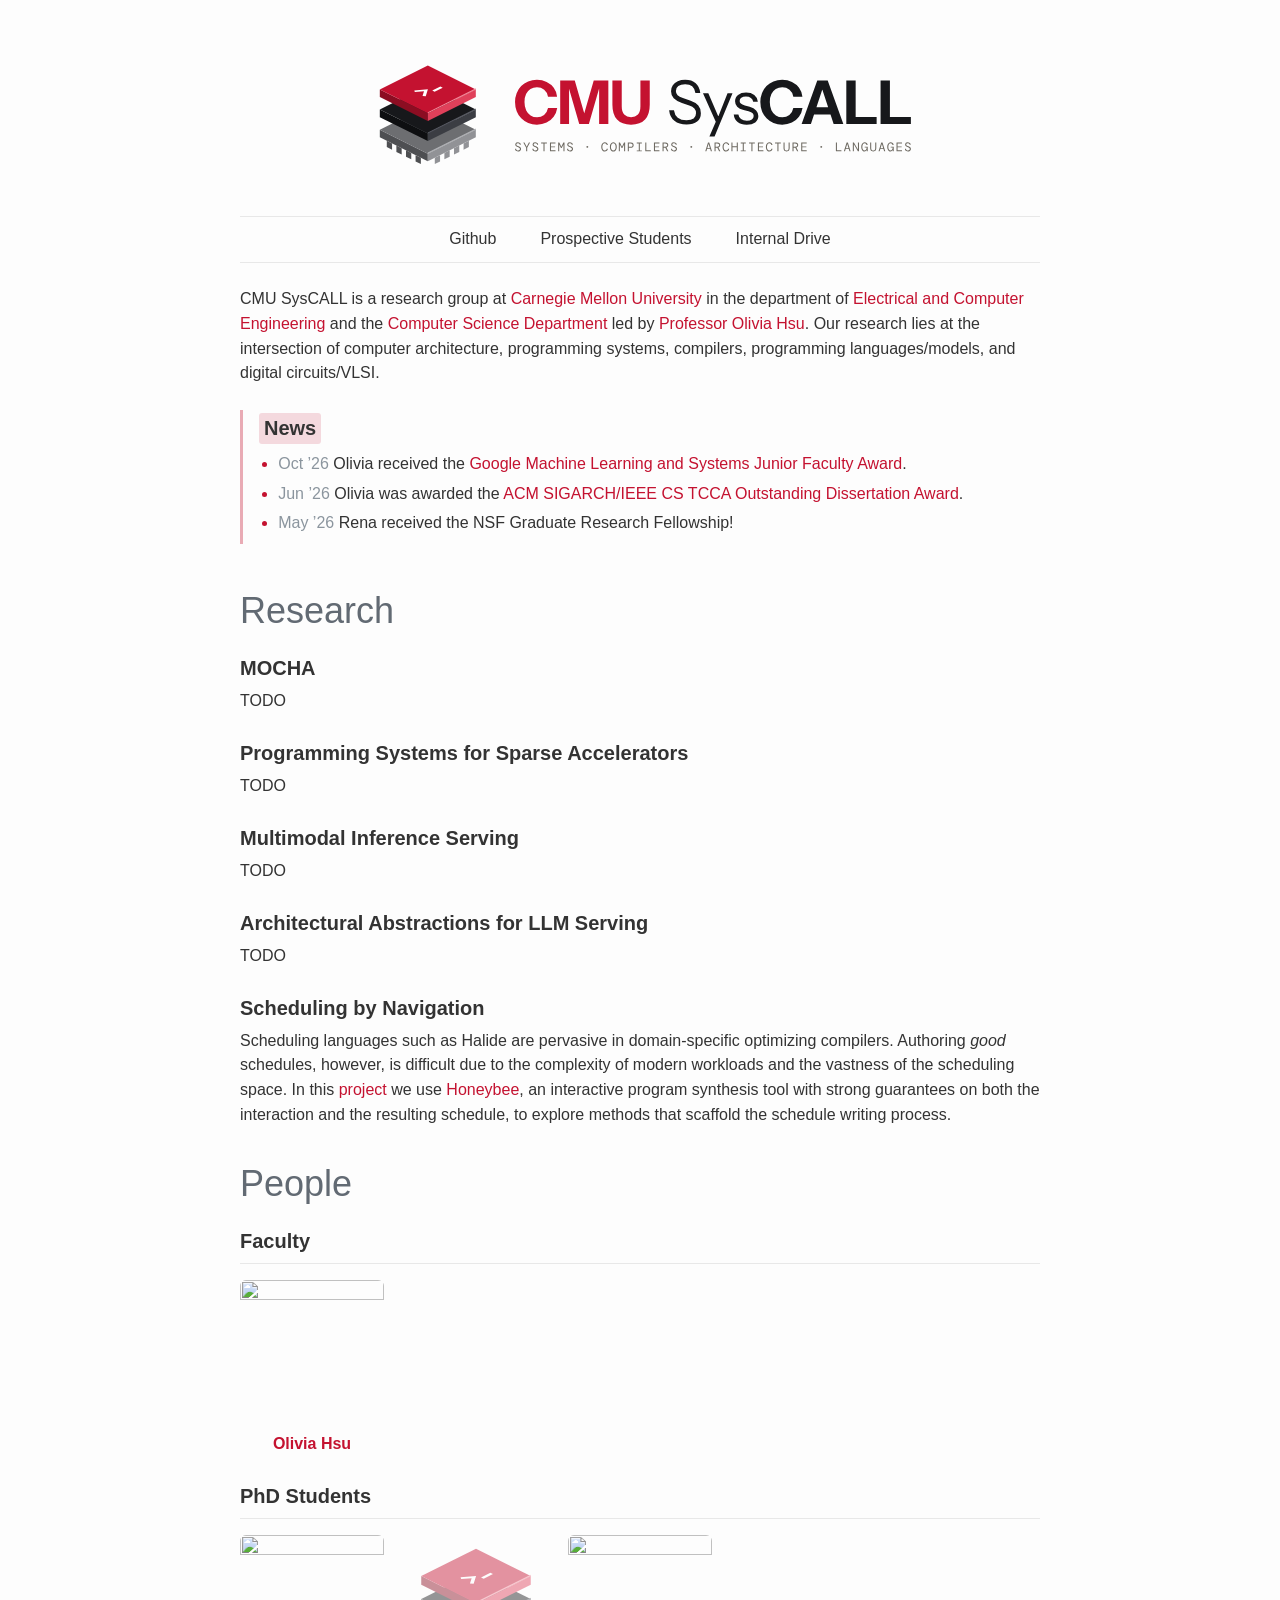
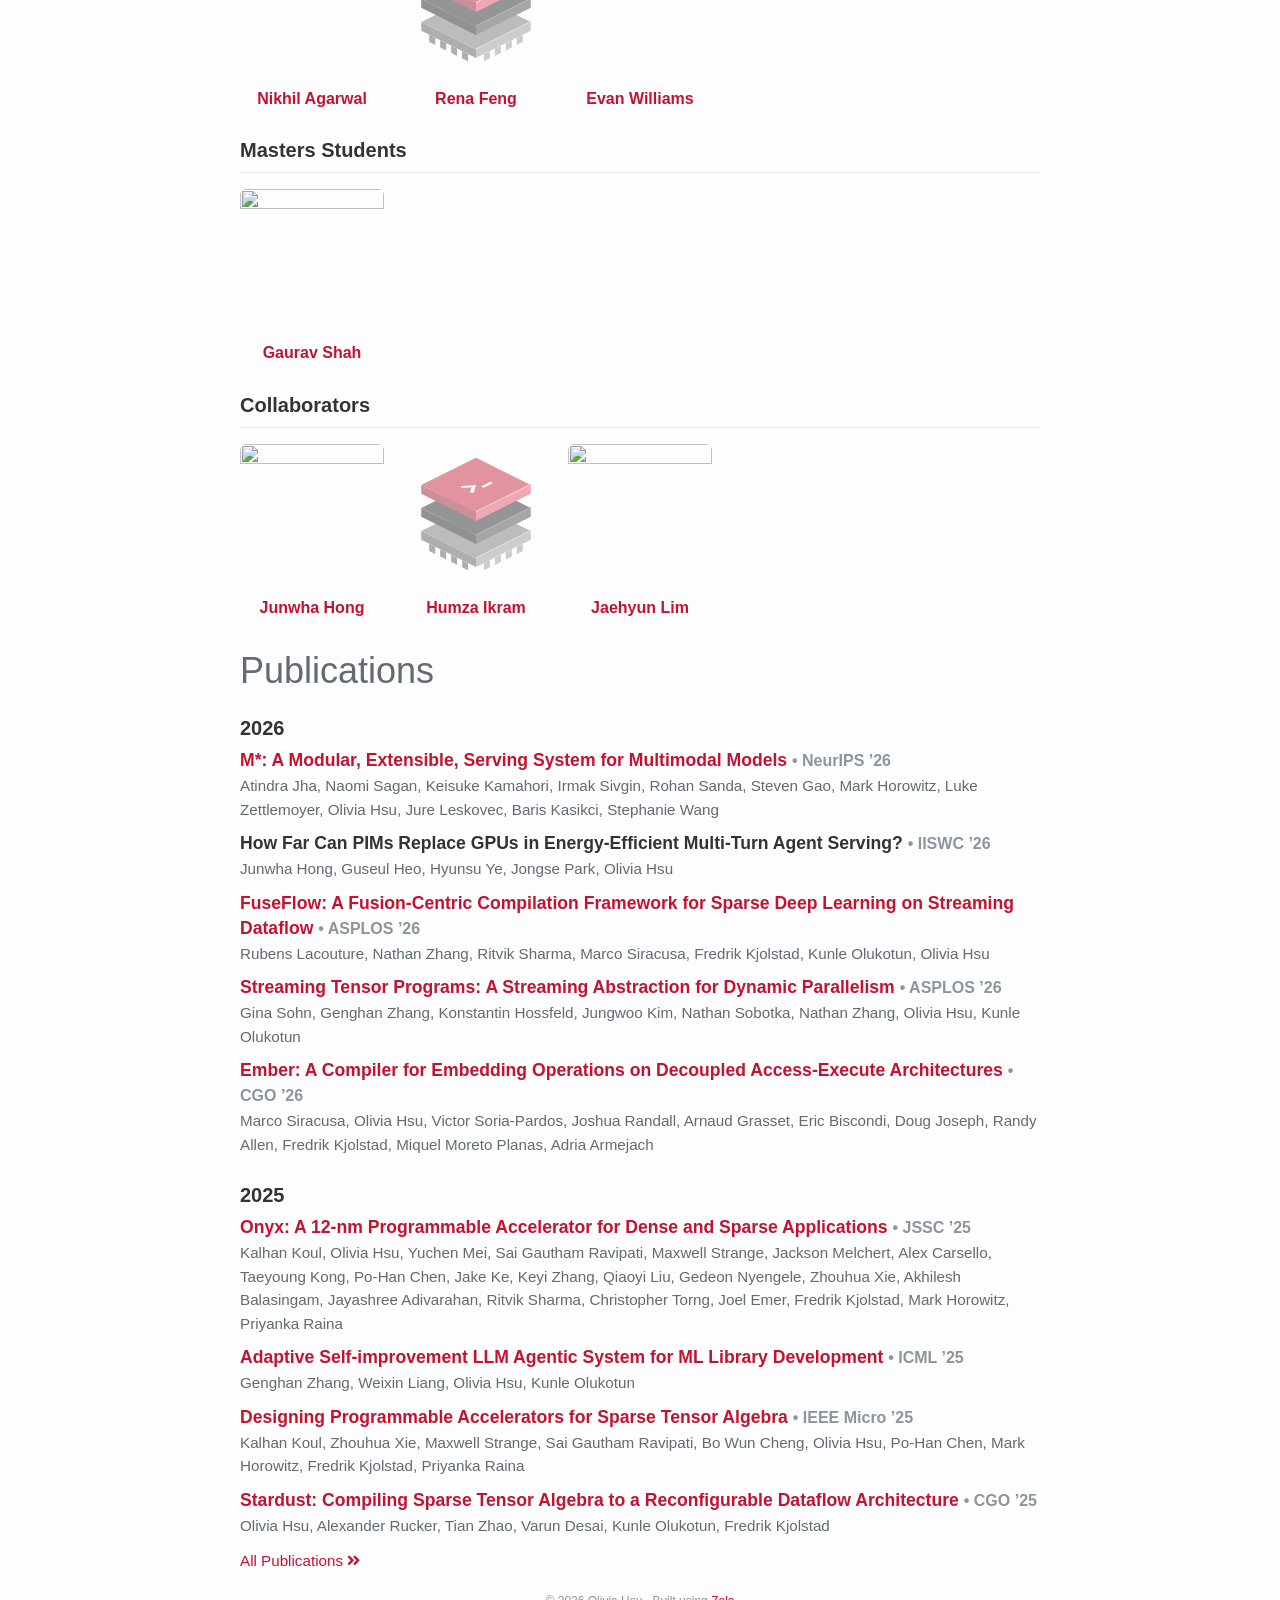
==== about/index.html @ e28ba780 "deploy: a2fa58f79dfbdfc89cda71c8ea046eaee3e917a1" ====
<!DOCTYPE html>
<html lang="en">

<head>
  <meta charset="utf-8">
  <meta name="author" content="Olivia Hsu">
  <meta name="viewport" content="width=device-width, initial-scale=1.0">
  
  <meta name="robots" content="noindex,nofollow">
  
  <title>CMU SysCALL</title>
  

  <link rel="icon" href="/favicon.ico" sizes="32x32">
  <link rel="icon" href="/syscall-mark.svg" type="image/svg+xml">
  <link rel="apple-touch-icon" href="/apple-touch-icon.png">

  <link rel="stylesheet" href=https://cmu-syscall.github.io/default.css>
  <link rel="stylesheet" href="https://pro.fontawesome.com/releases/v5.10.0/css/all.css" integrity="sha384-AYmEC3Yw5cVb3ZcuHtOA93w35dYTsvhLPVnYs9eStHfGJvOvKxVfELGroGkvsg+p" crossorigin="anonymous"/>
  <link rel="stylesheet" href="https://cdnjs.cloudflare.com/ajax/libs/academicons/1.9.1/css/academicons.min.css" integrity="sha512-b1ASx0WHgVFL5ZQhTgiPWX+68KjS38Jk87jg7pe+qC7q9YkEtFq0z7xCglv7qGIs/68d3mAp+StfC8WKC5SSAg==" crossorigin="anonymous"/>

</head>

<body>
<div class="nav">
<!-- Hero -->
<div class="hero">
  <a href="/">
    <img src="/syscall-banner.svg" alt="CMU SysCALL — Systems, Compilers, Architecture, and Languages Lab">
  </a>
</div>

<!-- Lab links as tabs -->
<nav class="topnav">
  <a href="https://github.com/cmu-syscall" target="_blank">Github</a>
  
  
  <a href="https://cmu-syscall.github.io/lab/prospective/">Prospective Students</a>
  
  <a href="https://drive.google.com/drive/folders/0ALONN7BO4G8TUk9PVA" target="_blank">Internal Drive</a>
</nav>
</div>

<div class="container">
  
<div class="main-section">
  <!-- About  -->
  <div class="about">
    
    <p>CMU SysCALL is a research group at <a rel="external" href="https://www.cmu.edu/">Carnegie Mellon University</a> in the department of <a rel="external" href="https://www.ece.cmu.edu/">Electrical and Computer Engineering</a> and the <a rel="external" href="https://csd.cmu.edu/">Computer Science Department</a> led by <a rel="external" href="https://www.ece.cmu.edu/directory/bios/Olivia-Hsu.html">Professor Olivia Hsu</a>. Our research lies at the intersection of computer architecture, programming systems, compilers, programming languages/models, and digital circuits/VLSI.</p>

  </div>

  <!-- Latest news callout -->
  
  
  <div class="news-box">
    <a class="news-label" href="/news">News</a>
    <ul>
      
      <li>
        <span class="date">Oct ’26</span>
        <p>Olivia received the <a rel="external" href="https://www.ece.cmu.edu/news-and-events/story/2026/10/hsu-google-award.html">Google Machine Learning and Systems Junior Faculty Award</a>.</p>

      </li>
      
      <li>
        <span class="date">Jun ’26</span>
        <p>Olivia was awarded the <a rel="external" href="https://www.sigarch.org/benefit/awards/acm-sigarch-ieee-cs-tcca-outstanding-dissertation-award/">ACM SIGARCH/IEEE CS TCCA Outstanding Dissertation Award</a>.</p>

      </li>
      
      <li>
        <span class="date">May ’26</span>
        <p>Rena received the NSF Graduate Research Fellowship!</p>

      </li>
      
    </ul>
  </div>

  <!-- Research -->
  <div class="research">
    
    <h2 id="research">Research</h2>
<h3 id="mocha">MOCHA</h3>
<p>TODO</p>
<h3 id="programming-systems-for-sparse-accelerators">Programming Systems for Sparse Accelerators</h3>
<p>TODO</p>
<h3 id="multimodal-inference-serving">Multimodal Inference Serving</h3>
<p>TODO</p>
<h3 id="architectural-abstractions-for-llm-serving">Architectural Abstractions for LLM Serving</h3>
<p>TODO</p>
<h3 id="scheduling-by-navigation">Scheduling by Navigation</h3>
<p>Scheduling languages such as Halide are pervasive in domain-specific optimizing compilers. Authoring <em>good</em> schedules, however, is difficult due to the complexity of modern workloads and the vastness of the scheduling space. In this <a rel="external" href="https://capra.cs.cornell.edu/latte26/paper/latte26-final6.pdf">project</a> we use <a rel="external" href="https://honeybee-lang.org/">Honeybee</a>, an interactive program synthesis tool with strong guarantees on both the interaction and the resulting schedule, to explore methods that scaffold the schedule writing process.</p>

  </div>

  <h2>People</h2>
  
  
  

<h3 class="group-heading">Faculty</h3>
<div class="people">
  
  
<div class="person">
  
  <img src="img/olivia.png"/>
  

  <div class="name">
    <b>
    
    <a href="https://weiya711.github.io/">Olivia Hsu</a>
    
    </b>
  </div>
</div>

  
</div>


  

<h3 class="group-heading">PhD Students</h3>
<div class="people">
  
  
<div class="person">
  
  <img src="img/nikhil.png"/>
  

  <div class="name">
    <b>
    
    <a href="https://www.linkedin.com/in/nikhilagarwal1509">Nikhil Agarwal</a>
    
    </b>
  </div>
</div>

  
  
<div class="person">
  
  <img class="dummy" src="/syscall-mark.svg"/>
  

  <div class="name">
    <b>
    
    <a href="https://renapfeng.github.io/">Rena Feng</a>
    
    </b>
  </div>
</div>

  
  
<div class="person">
  
  <img src="img/evanwilliams.jpg"/>
  

  <div class="name">
    <b>
    
    <a href="https://evanwilliams.pl">Evan Williams</a>
    
    </b>
  </div>
</div>

  
</div>


  

<h3 class="group-heading">Masters Students</h3>
<div class="people">
  
  
<div class="person">
  
  <img src="img/gaurav.jpg"/>
  

  <div class="name">
    <b>
    
    <a href="https://gaurav-shah05.github.io/">Gaurav Shah</a>
    
    </b>
  </div>
</div>

  
</div>


  


  

<h3 class="group-heading">Collaborators</h3>
<div class="people">
  
  
<div class="person">
  
  <img src="img/junwha.jpg"/>
  

  <div class="name">
    <b>
    
    <a href="https://junwha.github.io/">Junwha Hong</a>
    
    </b>
  </div>
</div>

  
  
<div class="person">
  
  <img class="dummy" src="/syscall-mark.svg"/>
  

  <div class="name">
    <b>
    
    <a href="https://www.linkedin.com/in/humza-ikram-83966720b/">Humza Ikram</a>
    
    </b>
  </div>
</div>

  
  
<div class="person">
  
  <img src="img/jaehyun.jpeg"/>
  

  <div class="name">
    <b>
    
    <a href="https://www.limjaehyun.com/">Jaehyun Lim</a>
    
    </b>
  </div>
</div>

  
</div>



  <h2 id="publications"><a href="/publication">Publications</a></h2>
  

  <!-- Conference publications from the last two years, grouped by year -->
  
  
  

<h3 class="pub-year">2026</h3>


<div class="publication">
  <span class="title">
    
    <a href=https://arxiv.org/abs/2606.12688>
      
      M*: A Modular, Extensible, Serving System for Multimodal Models
      
    </a>
    
  </span>
  <span class="venue">
    &bull;
    NeurIPS&nbsp;’26
    
  </span>
  <div class="authors">
    
    Atindra Jha, 
    
    Naomi Sagan, 
    
    Keisuke Kamahori, 
    
    Irmak Sivgin, 
    
    Rohan Sanda, 
    
    Steven Gao, 
    
    Mark Horowitz, 
    
    Luke Zettlemoyer, 
    
    Olivia Hsu, 
    
    Jure Leskovec, 
    
    Baris Kasikci, 
    
    Stephanie Wang
    
  </div>
  <!-- Award -->
  
</div>



<div class="publication">
  <span class="title">
    
      How Far Can PIMs Replace GPUs in Energy-Efficient Multi-Turn Agent Serving?
      
  </span>
  <span class="venue">
    &bull;
    IISWC&nbsp;’26
    
  </span>
  <div class="authors">
    
    Junwha Hong, 
    
    Guseul Heo, 
    
    Hyunsu Ye, 
    
    Jongse Park, 
    
    Olivia Hsu
    
  </div>
  <!-- Award -->
  
</div>



<div class="publication">
  <span class="title">
    
    <a href=https://doi.org/10.1145/3779212.3790165>
      
      FuseFlow: A Fusion-Centric Compilation Framework for Sparse Deep Learning on Streaming Dataflow
      
    </a>
    
  </span>
  <span class="venue">
    &bull;
    ASPLOS&nbsp;’26
    
  </span>
  <div class="authors">
    
    Rubens Lacouture, 
    
    Nathan Zhang, 
    
    Ritvik Sharma, 
    
    Marco Siracusa, 
    
    Fredrik Kjolstad, 
    
    Kunle Olukotun, 
    
    Olivia Hsu
    
  </div>
  <!-- Award -->
  
</div>



<div class="publication">
  <span class="title">
    
    <a href=https://doi.org/10.1145/3779212.3790229>
      
      Streaming Tensor Programs: A Streaming Abstraction for Dynamic Parallelism
      
    </a>
    
  </span>
  <span class="venue">
    &bull;
    ASPLOS&nbsp;’26
    
  </span>
  <div class="authors">
    
    Gina Sohn, 
    
    Genghan Zhang, 
    
    Konstantin Hossfeld, 
    
    Jungwoo Kim, 
    
    Nathan Sobotka, 
    
    Nathan Zhang, 
    
    Olivia Hsu, 
    
    Kunle Olukotun
    
  </div>
  <!-- Award -->
  
</div>



<div class="publication">
  <span class="title">
    
    <a href=https://doi.org/10.1109/cgo68049.2026.11395192>
      
      Ember: A Compiler for Embedding Operations on Decoupled Access-Execute Architectures
      
    </a>
    
  </span>
  <span class="venue">
    &bull;
    CGO&nbsp;’26
    
  </span>
  <div class="authors">
    
    Marco Siracusa, 
    
    Olivia Hsu, 
    
    Victor Soria-Pardos, 
    
    Joshua Randall, 
    
    Arnaud Grasset, 
    
    Eric Biscondi, 
    
    Doug Joseph, 
    
    Randy Allen, 
    
    Fredrik Kjolstad, 
    
    Miquel Moreto Planas, 
    
    Adria Armejach
    
  </div>
  <!-- Award -->
  
</div>



<h3 class="pub-year">2025</h3>


<div class="publication">
  <span class="title">
    
    <a href=https://doi.org/10.1109/jssc.2025.3604724>
      
      Onyx: A 12-nm Programmable Accelerator for Dense and Sparse Applications
      
    </a>
    
  </span>
  <span class="venue">
    &bull;
    JSSC&nbsp;’25
    
  </span>
  <div class="authors">
    
    Kalhan Koul, 
    
    Olivia Hsu, 
    
    Yuchen Mei, 
    
    Sai Gautham Ravipati, 
    
    Maxwell Strange, 
    
    Jackson Melchert, 
    
    Alex Carsello, 
    
    Taeyoung Kong, 
    
    Po-Han Chen, 
    
    Jake Ke, 
    
    Keyi Zhang, 
    
    Qiaoyi Liu, 
    
    Gedeon Nyengele, 
    
    Zhouhua Xie, 
    
    Akhilesh Balasingam, 
    
    Jayashree Adivarahan, 
    
    Ritvik Sharma, 
    
    Christopher Torng, 
    
    Joel Emer, 
    
    Fredrik Kjolstad, 
    
    Mark Horowitz, 
    
    Priyanka Raina
    
  </div>
  <!-- Award -->
  
</div>



<div class="publication">
  <span class="title">
    
    <a href=https://openreview.net/forum?id=gdsZ3uMPsY>
      
      Adaptive Self-improvement LLM Agentic System for ML Library Development
      
    </a>
    
  </span>
  <span class="venue">
    &bull;
    ICML&nbsp;’25
    
  </span>
  <div class="authors">
    
    Genghan Zhang, 
    
    Weixin Liang, 
    
    Olivia Hsu, 
    
    Kunle Olukotun
    
  </div>
  <!-- Award -->
  
</div>



<div class="publication">
  <span class="title">
    
    <a href=https://doi.org/10.1109/mm.2025.3556611>
      
      Designing Programmable Accelerators for Sparse Tensor Algebra
      
    </a>
    
  </span>
  <span class="venue">
    &bull;
    IEEE Micro&nbsp;’25
    
  </span>
  <div class="authors">
    
    Kalhan Koul, 
    
    Zhouhua Xie, 
    
    Maxwell Strange, 
    
    Sai Gautham Ravipati, 
    
    Bo Wun Cheng, 
    
    Olivia Hsu, 
    
    Po-Han Chen, 
    
    Mark Horowitz, 
    
    Fredrik Kjolstad, 
    
    Priyanka Raina
    
  </div>
  <!-- Award -->
  
</div>



<div class="publication">
  <span class="title">
    
    <a href=https://doi.org/10.1145/3696443.3708918>
      
      Stardust: Compiling Sparse Tensor Algebra to a Reconfigurable Dataflow Architecture
      
    </a>
    
  </span>
  <span class="venue">
    &bull;
    CGO&nbsp;’25
    
  </span>
  <div class="authors">
    
    Olivia Hsu, 
    
    Alexander Rucker, 
    
    Tian Zhao, 
    
    Varun Desai, 
    
    Kunle Olukotun, 
    
    Fredrik Kjolstad
    
  </div>
  <!-- Award -->
  
</div>





  <div class="more">
    <a href="/publication">
    All Publications
    <i class="fa fa-angle-double-right"></i>
    </a>
  </div>
</div>

</div>

<footer>
  &copy;&nbsp;2026 Olivia Hsu &middot; Built using <a href="https://www.getzola.org/">Zola</a>
</footer>
</body>

</html>
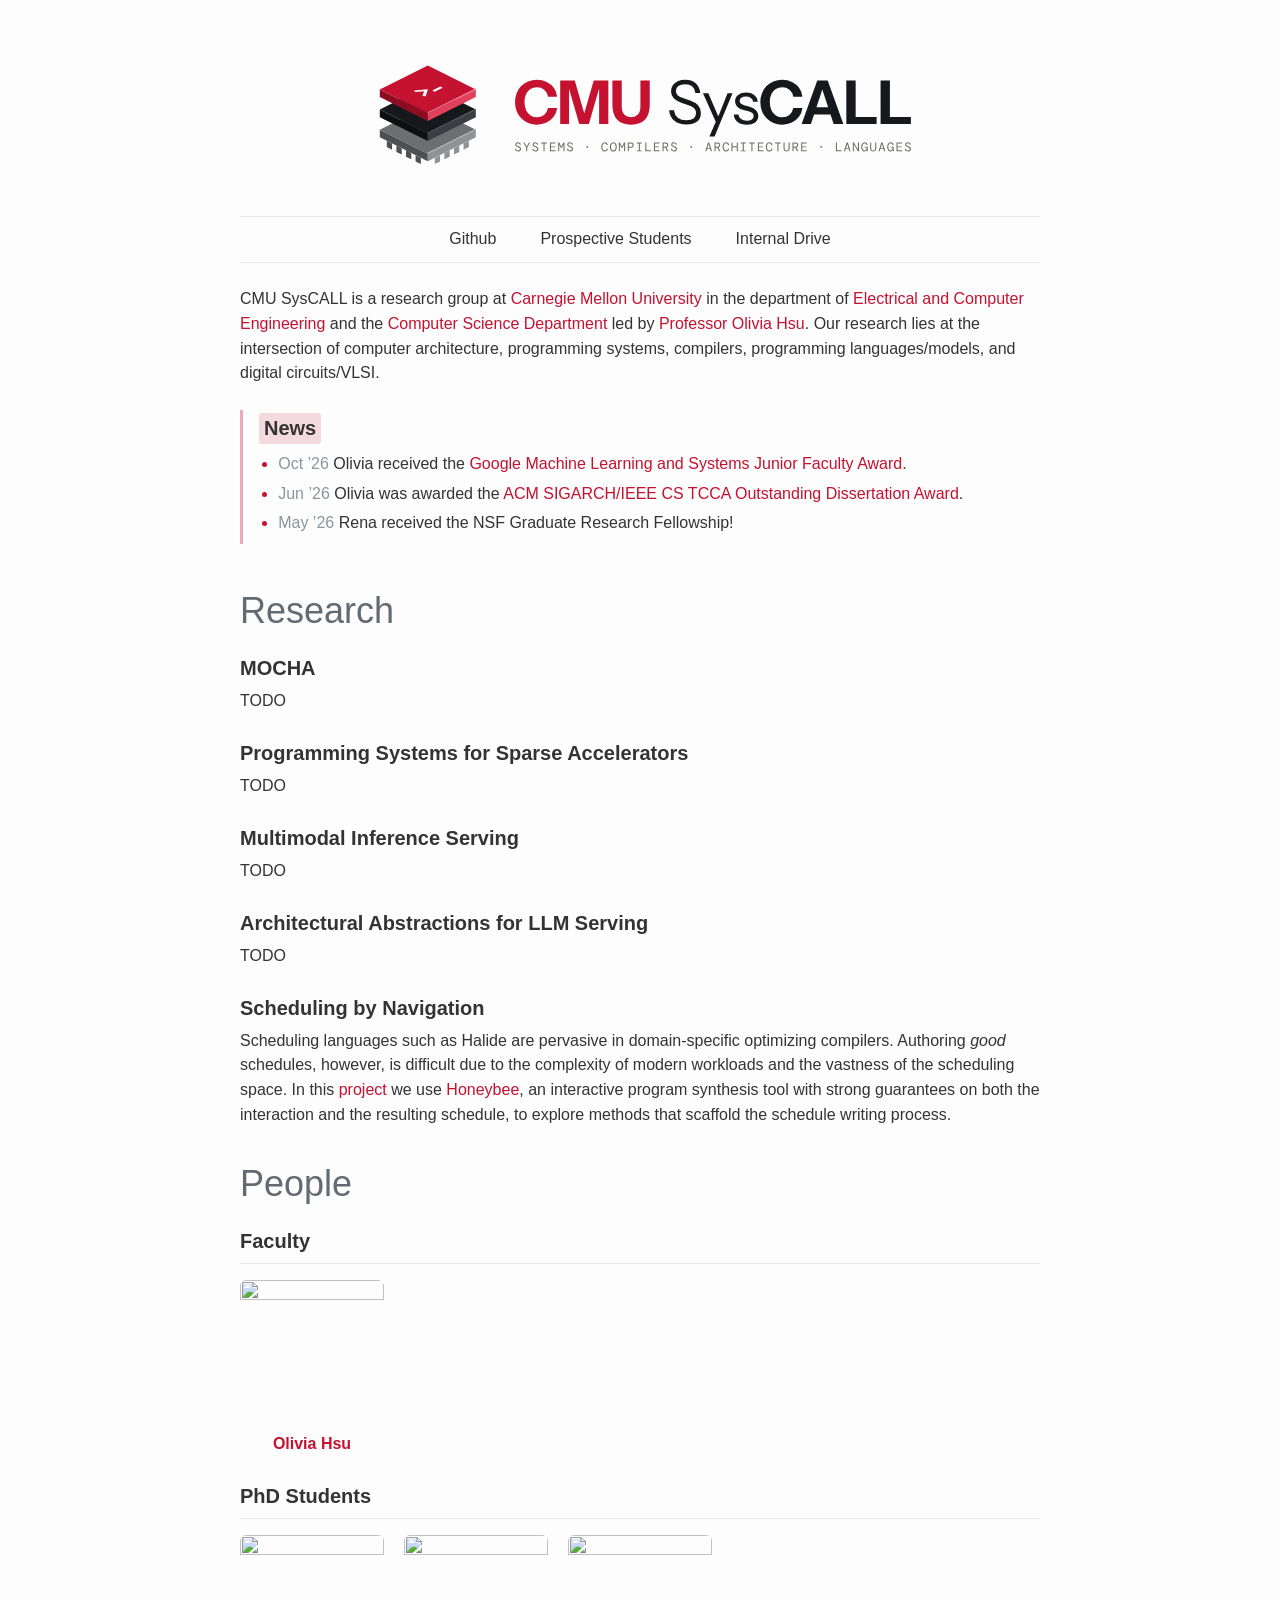
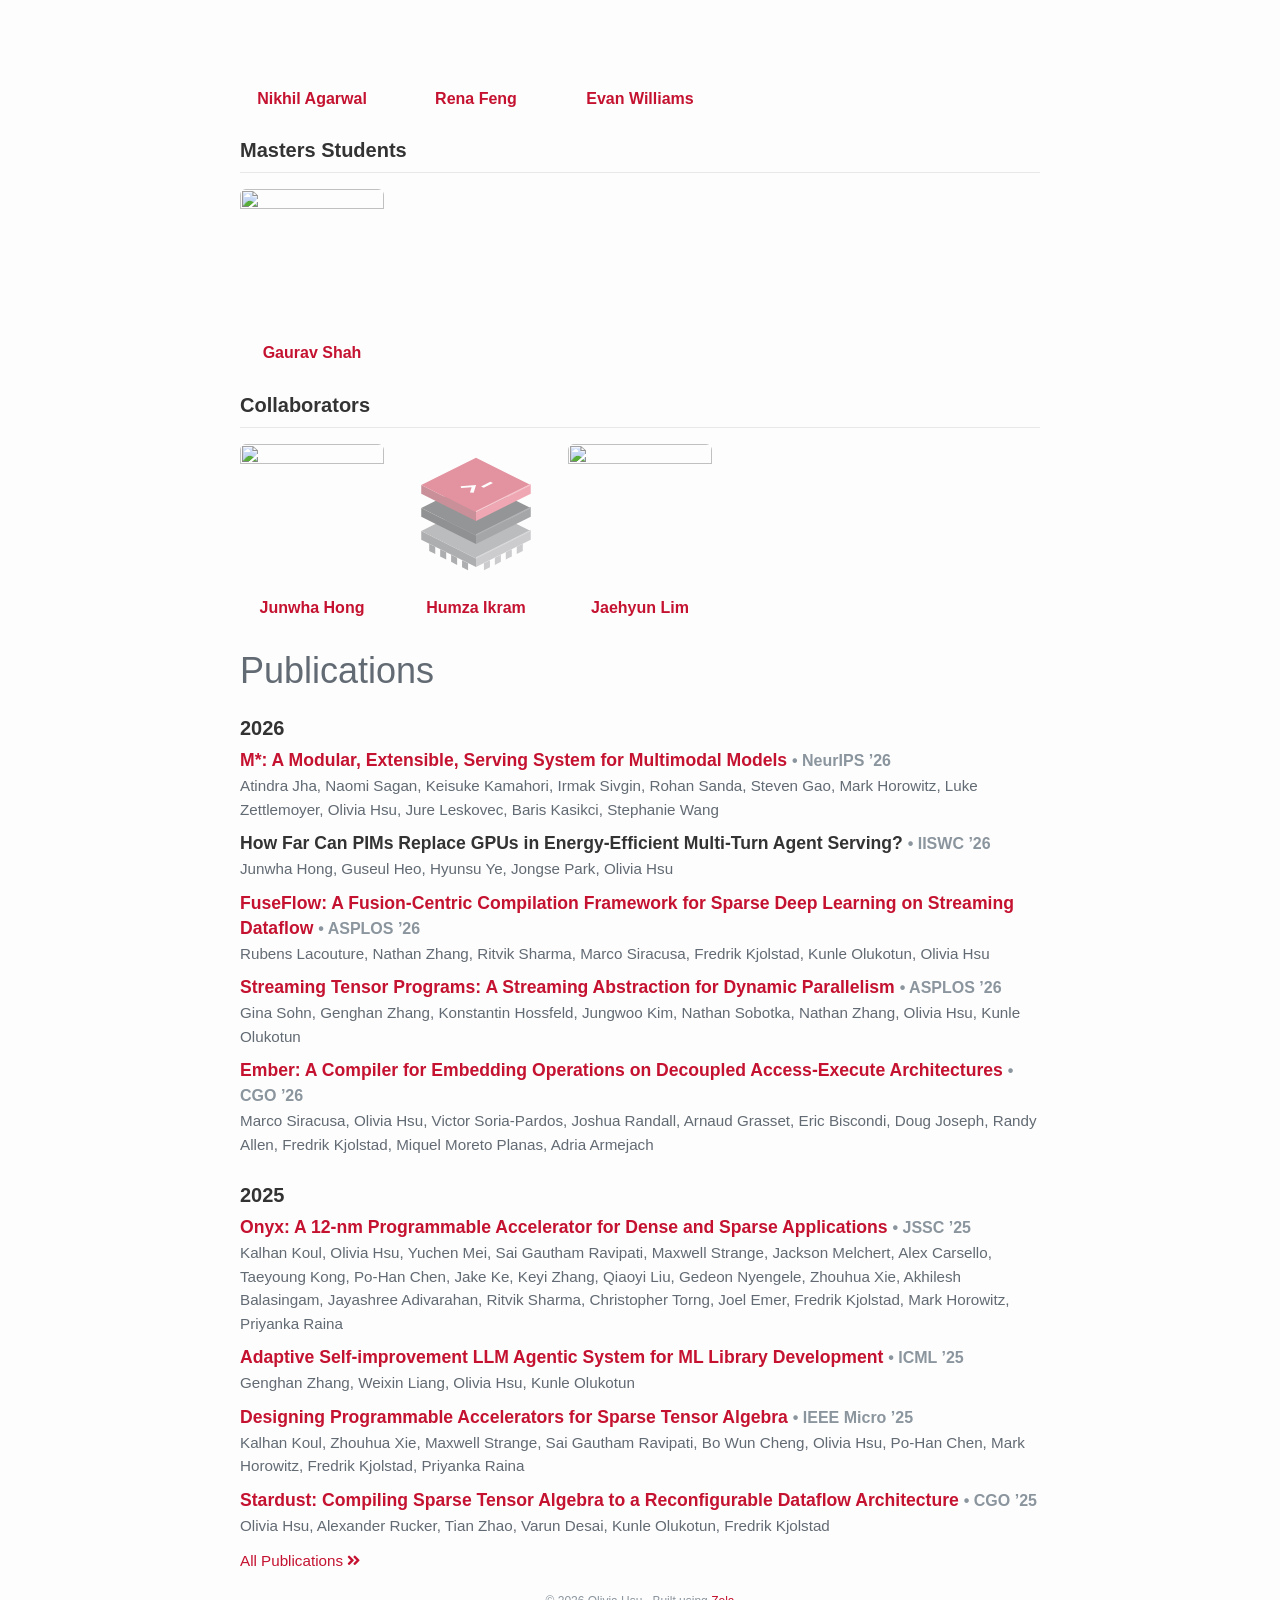
==== commit 3fdad475: "deploy: ff09095b38209660c0fd8aeba453626a646c13cb" ====
--- a/about/index.html
+++ b/about/index.html
@@ -147,7 +147,7 @@
   
 <div class="person">
   
-  <img class="dummy" src="/syscall-mark.svg"/>
+  <img src="img/rena.jpg"/>
   
 
   <div class="name">
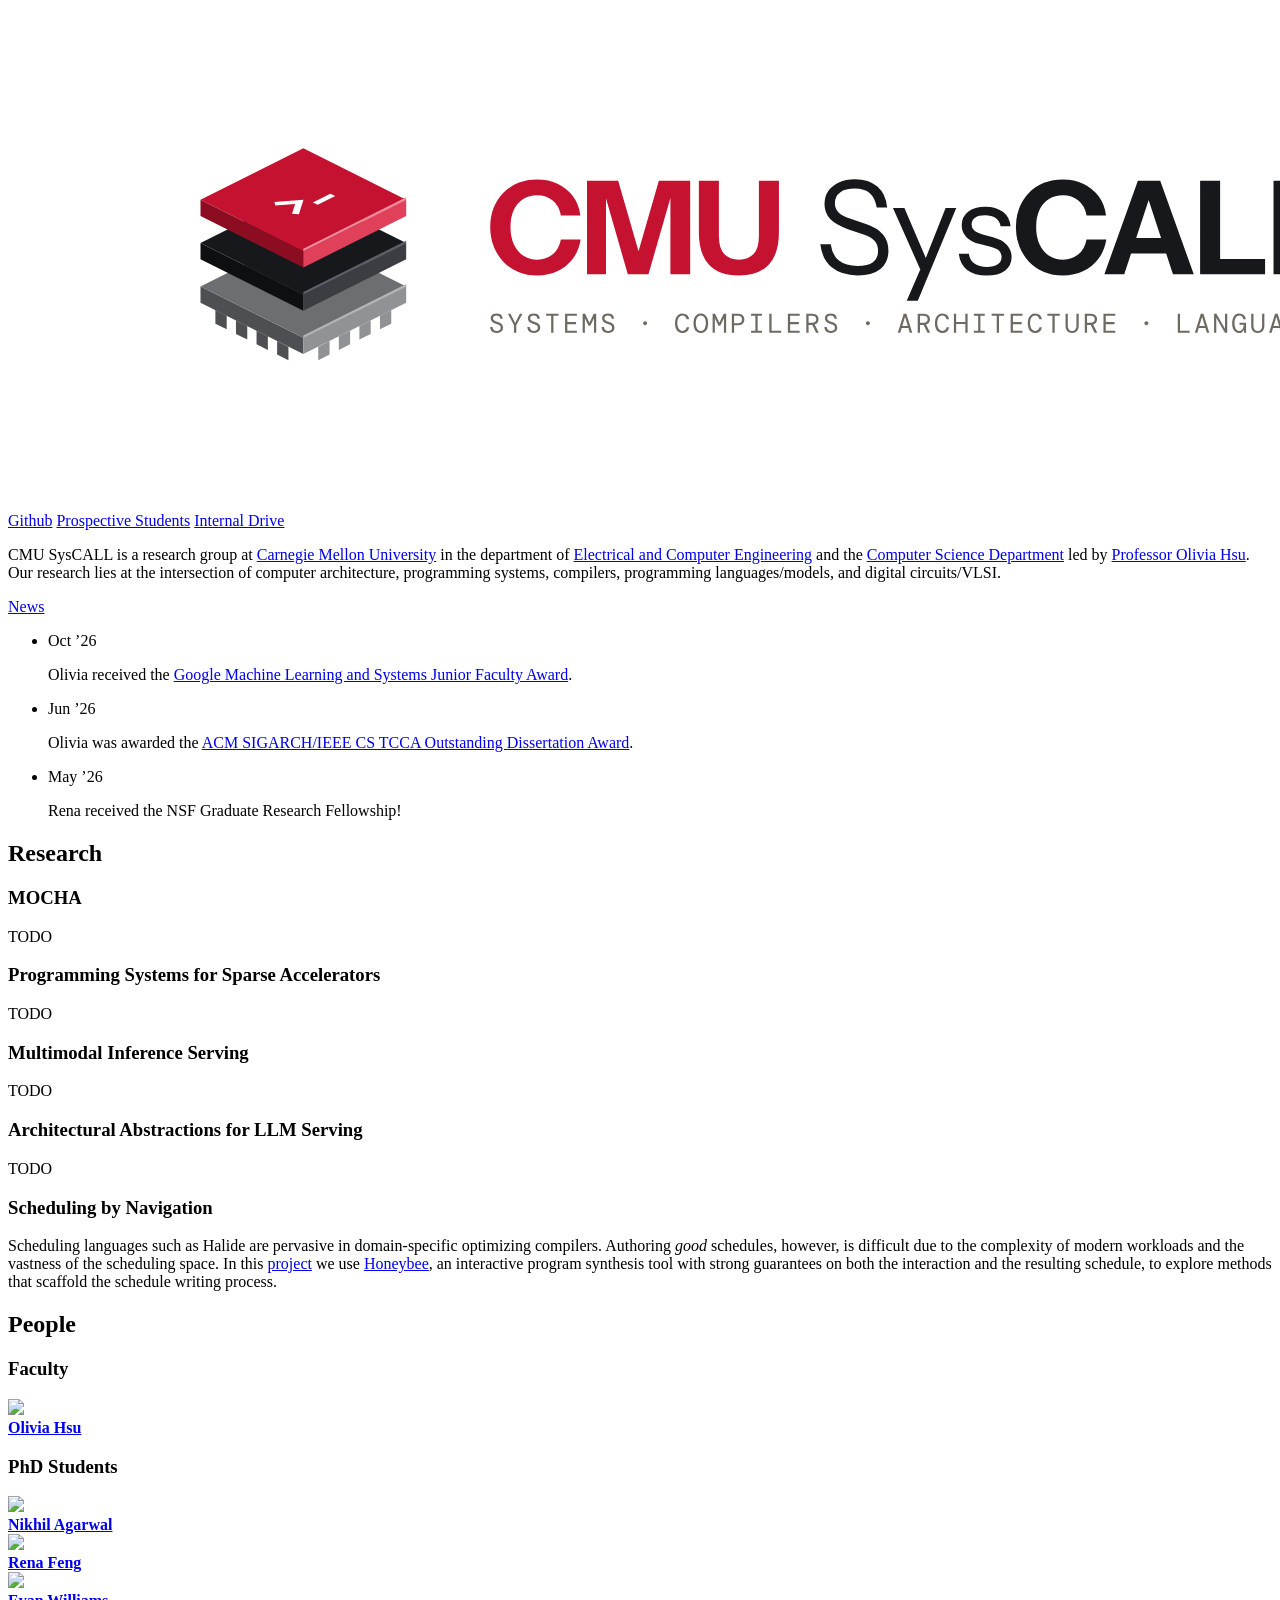
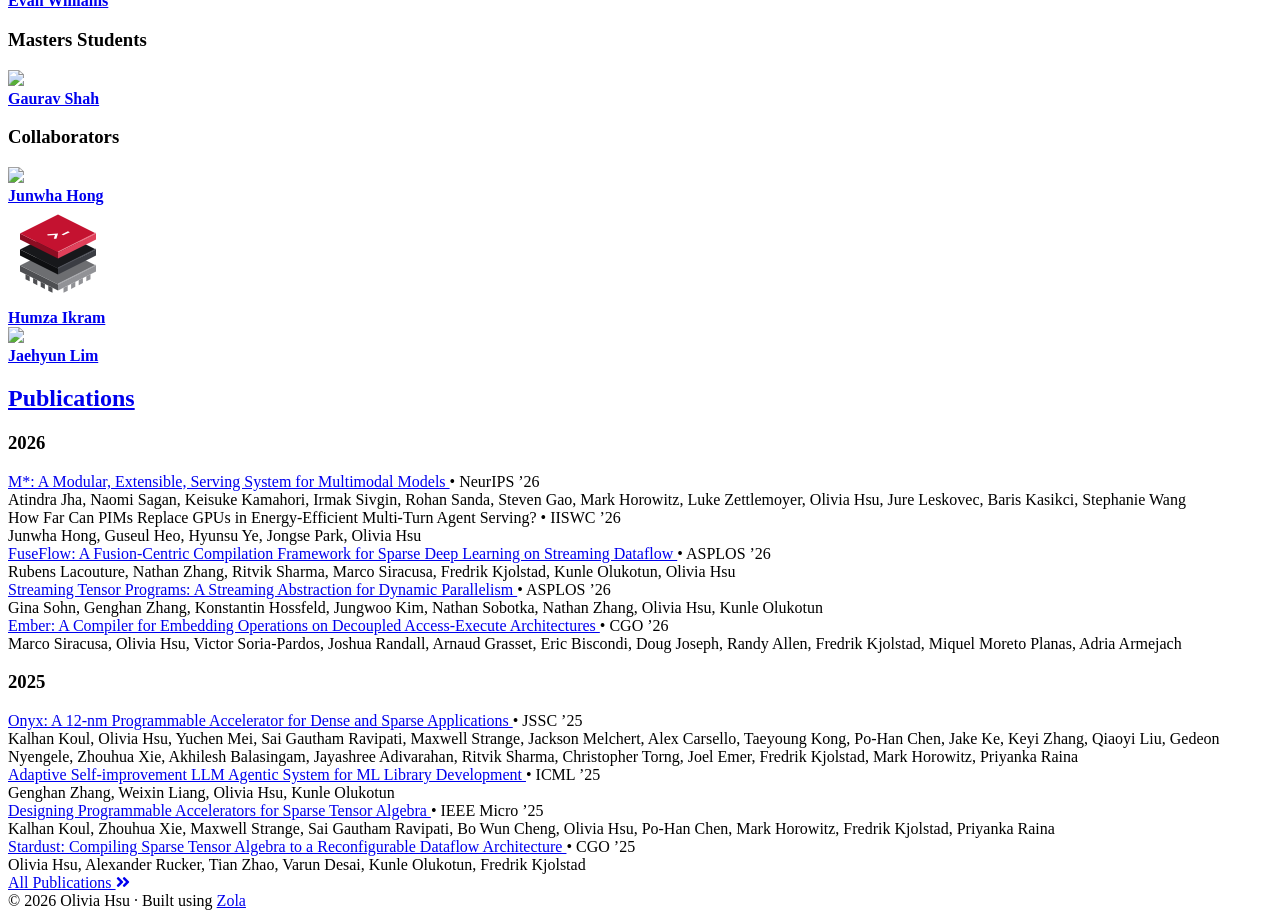
==== commit 994b9365: "deploy: 05321d60d303027e5fb9dafdda00cc881770311b" ====
--- a/about/index.html
+++ b/about/index.html
@@ -15,7 +15,7 @@
   <link rel="icon" href="/syscall-mark.svg" type="image/svg+xml">
   <link rel="apple-touch-icon" href="/apple-touch-icon.png">
 
-  <link rel="stylesheet" href=https://cmu-syscall.github.io/default.css>
+  <link rel="stylesheet" href=https://syscall.ece.cmu.edu/default.css>
   <link rel="stylesheet" href="https://pro.fontawesome.com/releases/v5.10.0/css/all.css" integrity="sha384-AYmEC3Yw5cVb3ZcuHtOA93w35dYTsvhLPVnYs9eStHfGJvOvKxVfELGroGkvsg+p" crossorigin="anonymous"/>
   <link rel="stylesheet" href="https://cdnjs.cloudflare.com/ajax/libs/academicons/1.9.1/css/academicons.min.css" integrity="sha512-b1ASx0WHgVFL5ZQhTgiPWX+68KjS38Jk87jg7pe+qC7q9YkEtFq0z7xCglv7qGIs/68d3mAp+StfC8WKC5SSAg==" crossorigin="anonymous"/>
 
@@ -35,7 +35,7 @@
   <a href="https://github.com/cmu-syscall" target="_blank">Github</a>
   
   
-  <a href="https://cmu-syscall.github.io/lab/prospective/">Prospective Students</a>
+  <a href="https://syscall.ece.cmu.edu/lab/prospective/">Prospective Students</a>
   
   <a href="https://drive.google.com/drive/folders/0ALONN7BO4G8TUk9PVA" target="_blank">Internal Drive</a>
 </nav>
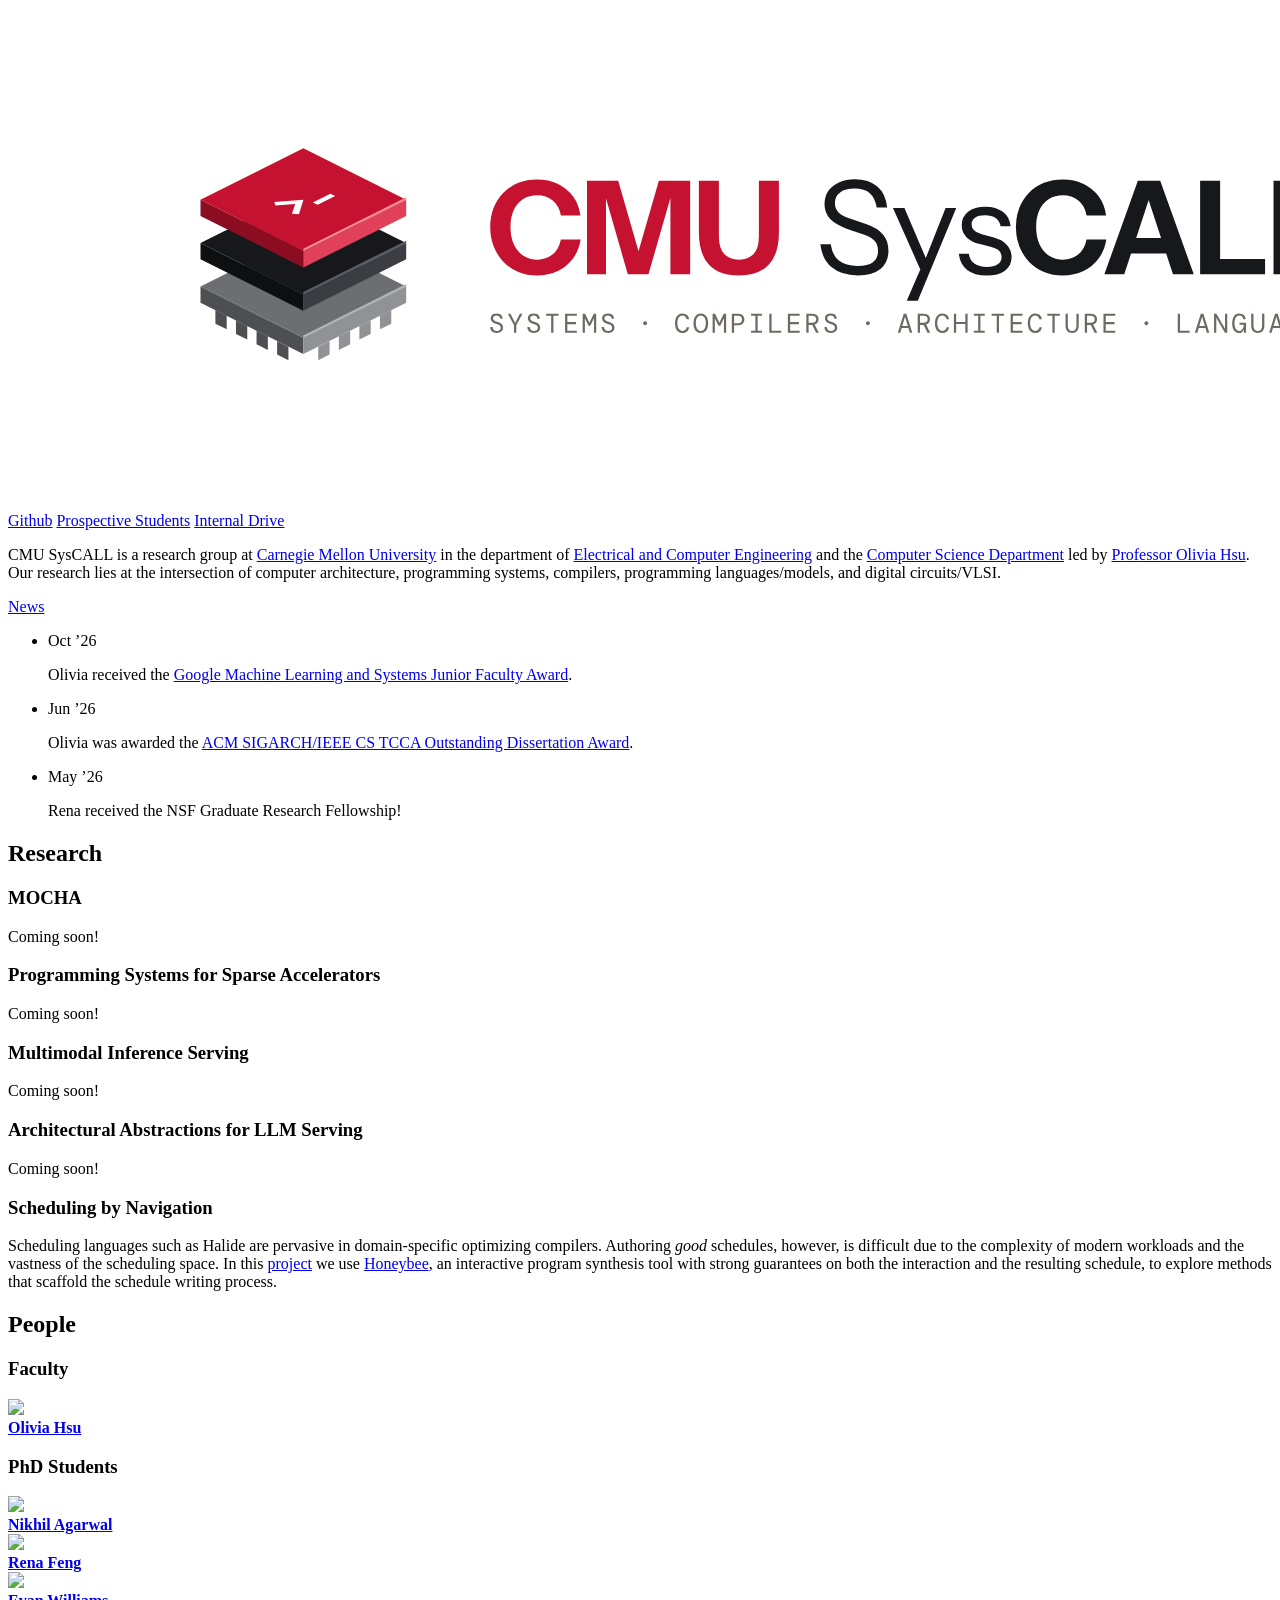
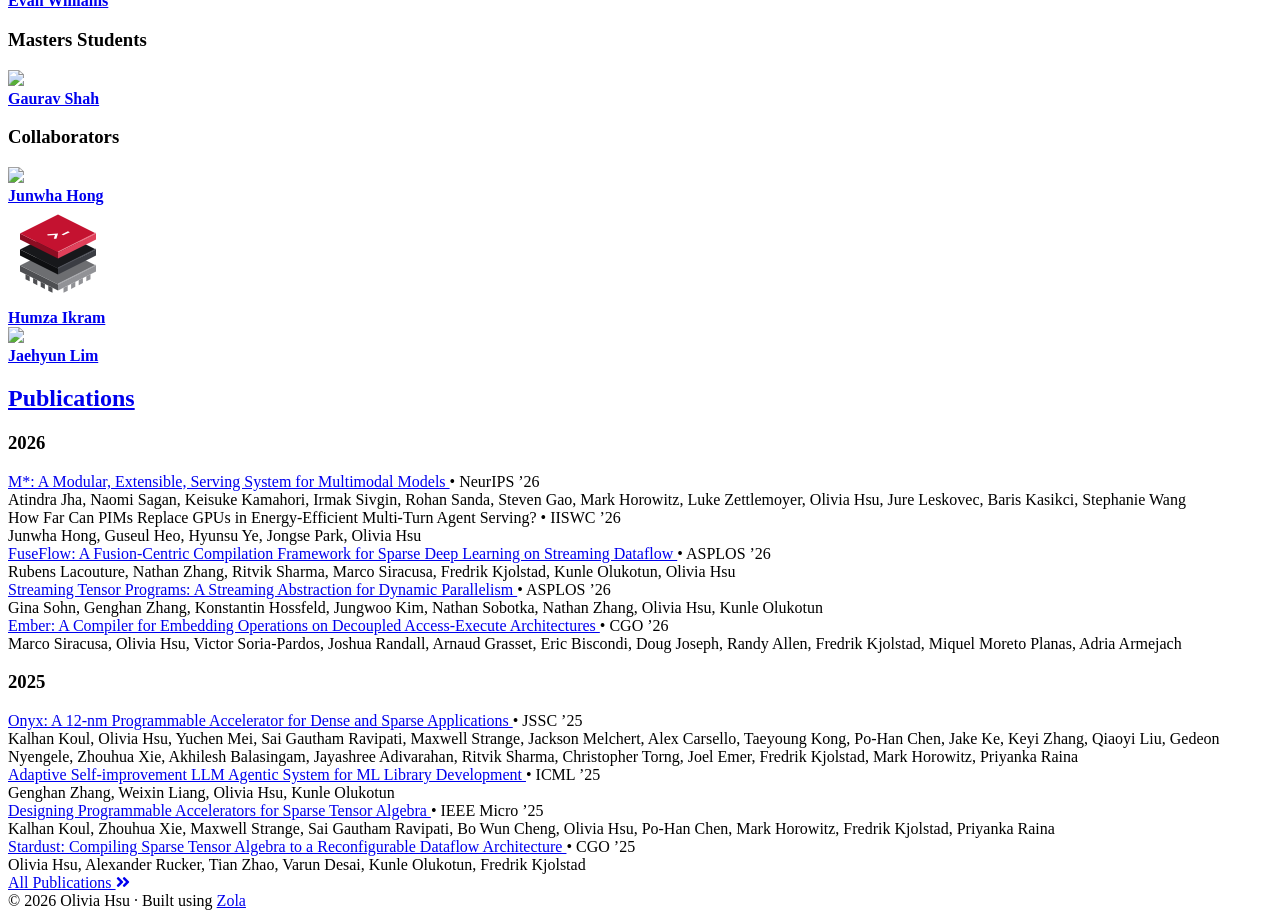
==== commit 5cdaee0d: "deploy: 2aa7f1c3a0535fe6b5df93f96b61d7eae8b81fc6" ====
--- a/about/index.html
+++ b/about/index.html
@@ -6,7 +6,6 @@
   <meta name="author" content="Olivia Hsu">
   <meta name="viewport" content="width=device-width, initial-scale=1.0">
   
-  <meta name="robots" content="noindex,nofollow">
   
   <title>CMU SysCALL</title>
   
@@ -84,13 +83,13 @@
     
     <h2 id="research">Research</h2>
 <h3 id="mocha">MOCHA</h3>
-<p>TODO</p>
+<p>Coming soon!</p>
 <h3 id="programming-systems-for-sparse-accelerators">Programming Systems for Sparse Accelerators</h3>
-<p>TODO</p>
+<p>Coming soon!</p>
 <h3 id="multimodal-inference-serving">Multimodal Inference Serving</h3>
-<p>TODO</p>
+<p>Coming soon!</p>
 <h3 id="architectural-abstractions-for-llm-serving">Architectural Abstractions for LLM Serving</h3>
-<p>TODO</p>
+<p>Coming soon!</p>
 <h3 id="scheduling-by-navigation">Scheduling by Navigation</h3>
 <p>Scheduling languages such as Halide are pervasive in domain-specific optimizing compilers. Authoring <em>good</em> schedules, however, is difficult due to the complexity of modern workloads and the vastness of the scheduling space. In this <a rel="external" href="https://capra.cs.cornell.edu/latte26/paper/latte26-final6.pdf">project</a> we use <a rel="external" href="https://honeybee-lang.org/">Honeybee</a>, an interactive program synthesis tool with strong guarantees on both the interaction and the resulting schedule, to explore methods that scaffold the schedule writing process.</p>
 
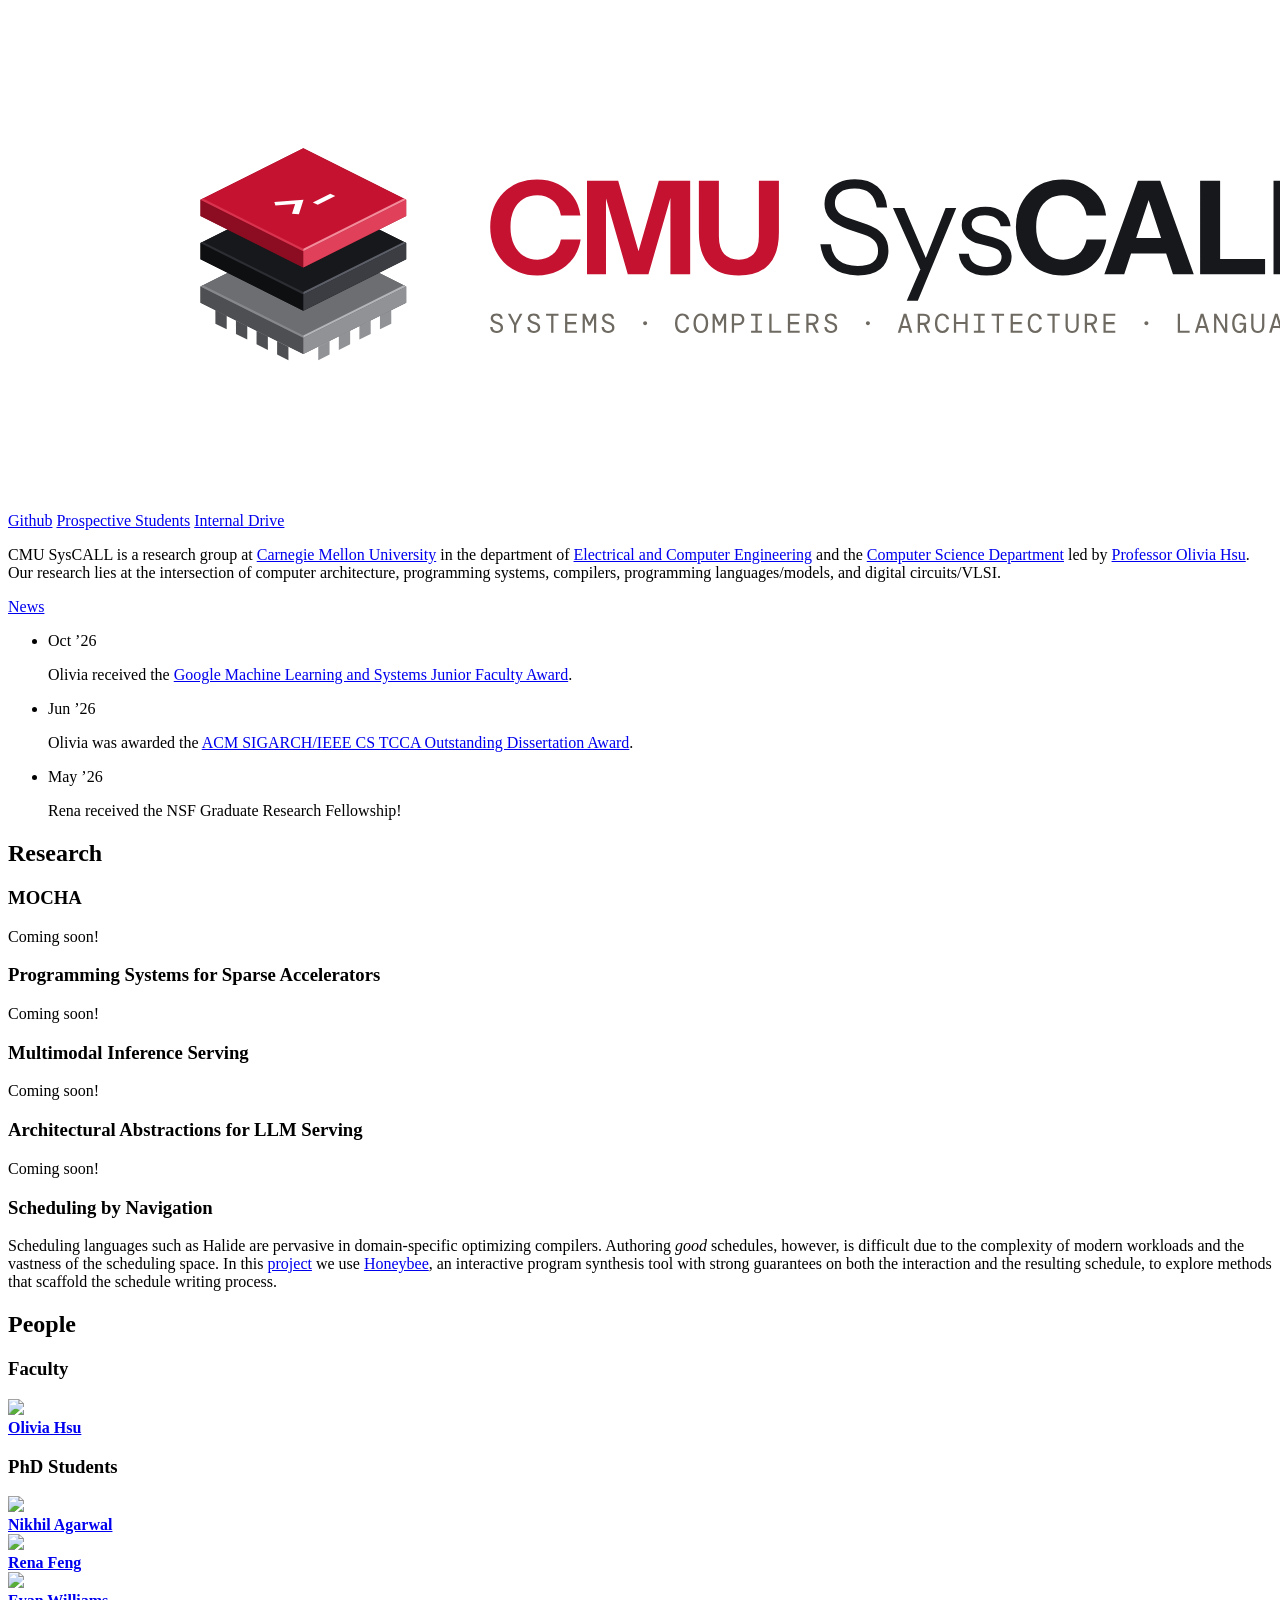
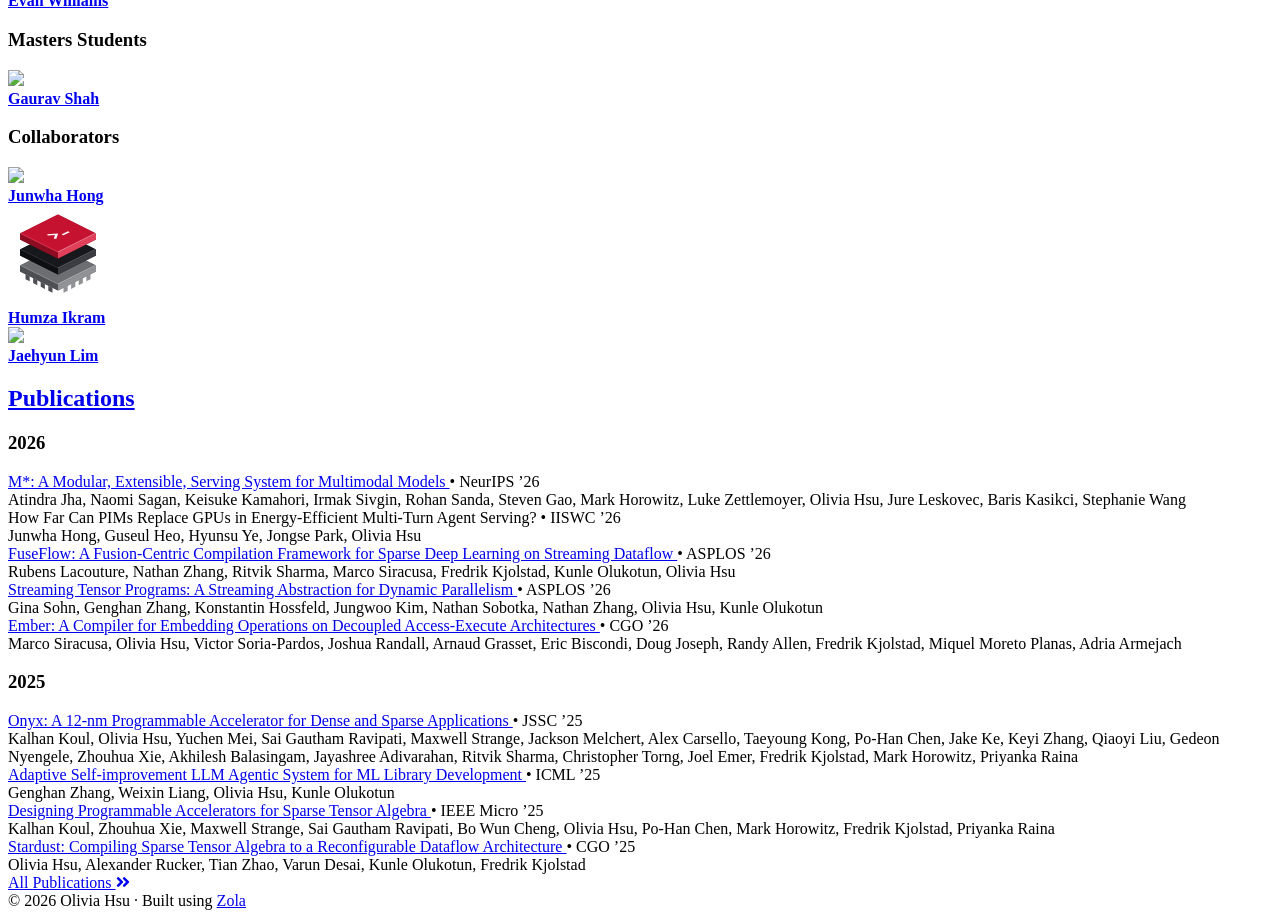
==== commit 5f5315bf: "deploy: 9dc319fe57ef56ddbd860fa804bf95aba386f544" ====
--- a/about/index.html
+++ b/about/index.html
@@ -10,9 +10,9 @@
   <title>CMU SysCALL</title>
   
 
-  <link rel="icon" href="/favicon.ico" sizes="32x32">
+  <link rel="icon" href="/syscall-stack/favicon.ico" sizes="32x32">
   <link rel="icon" href="/syscall-mark.svg" type="image/svg+xml">
-  <link rel="apple-touch-icon" href="/apple-touch-icon.png">
+  <link rel="apple-touch-icon" href="/syscall-stack/png/syscall-mark-180.png">
 
   <link rel="stylesheet" href=https://syscall.ece.cmu.edu/default.css>
   <link rel="stylesheet" href="https://pro.fontawesome.com/releases/v5.10.0/css/all.css" integrity="sha384-AYmEC3Yw5cVb3ZcuHtOA93w35dYTsvhLPVnYs9eStHfGJvOvKxVfELGroGkvsg+p" crossorigin="anonymous"/>
@@ -25,7 +25,7 @@
 <!-- Hero -->
 <div class="hero">
   <a href="/">
-    <img src="/syscall-banner.svg" alt="CMU SysCALL — Systems, Compilers, Architecture, and Languages Lab">
+    <img src="/syscall-stack/svg/syscall-banner-subtitle.svg" alt="CMU SysCALL — Systems, Compilers, Architecture, and Languages Lab">
   </a>
 </div>
 
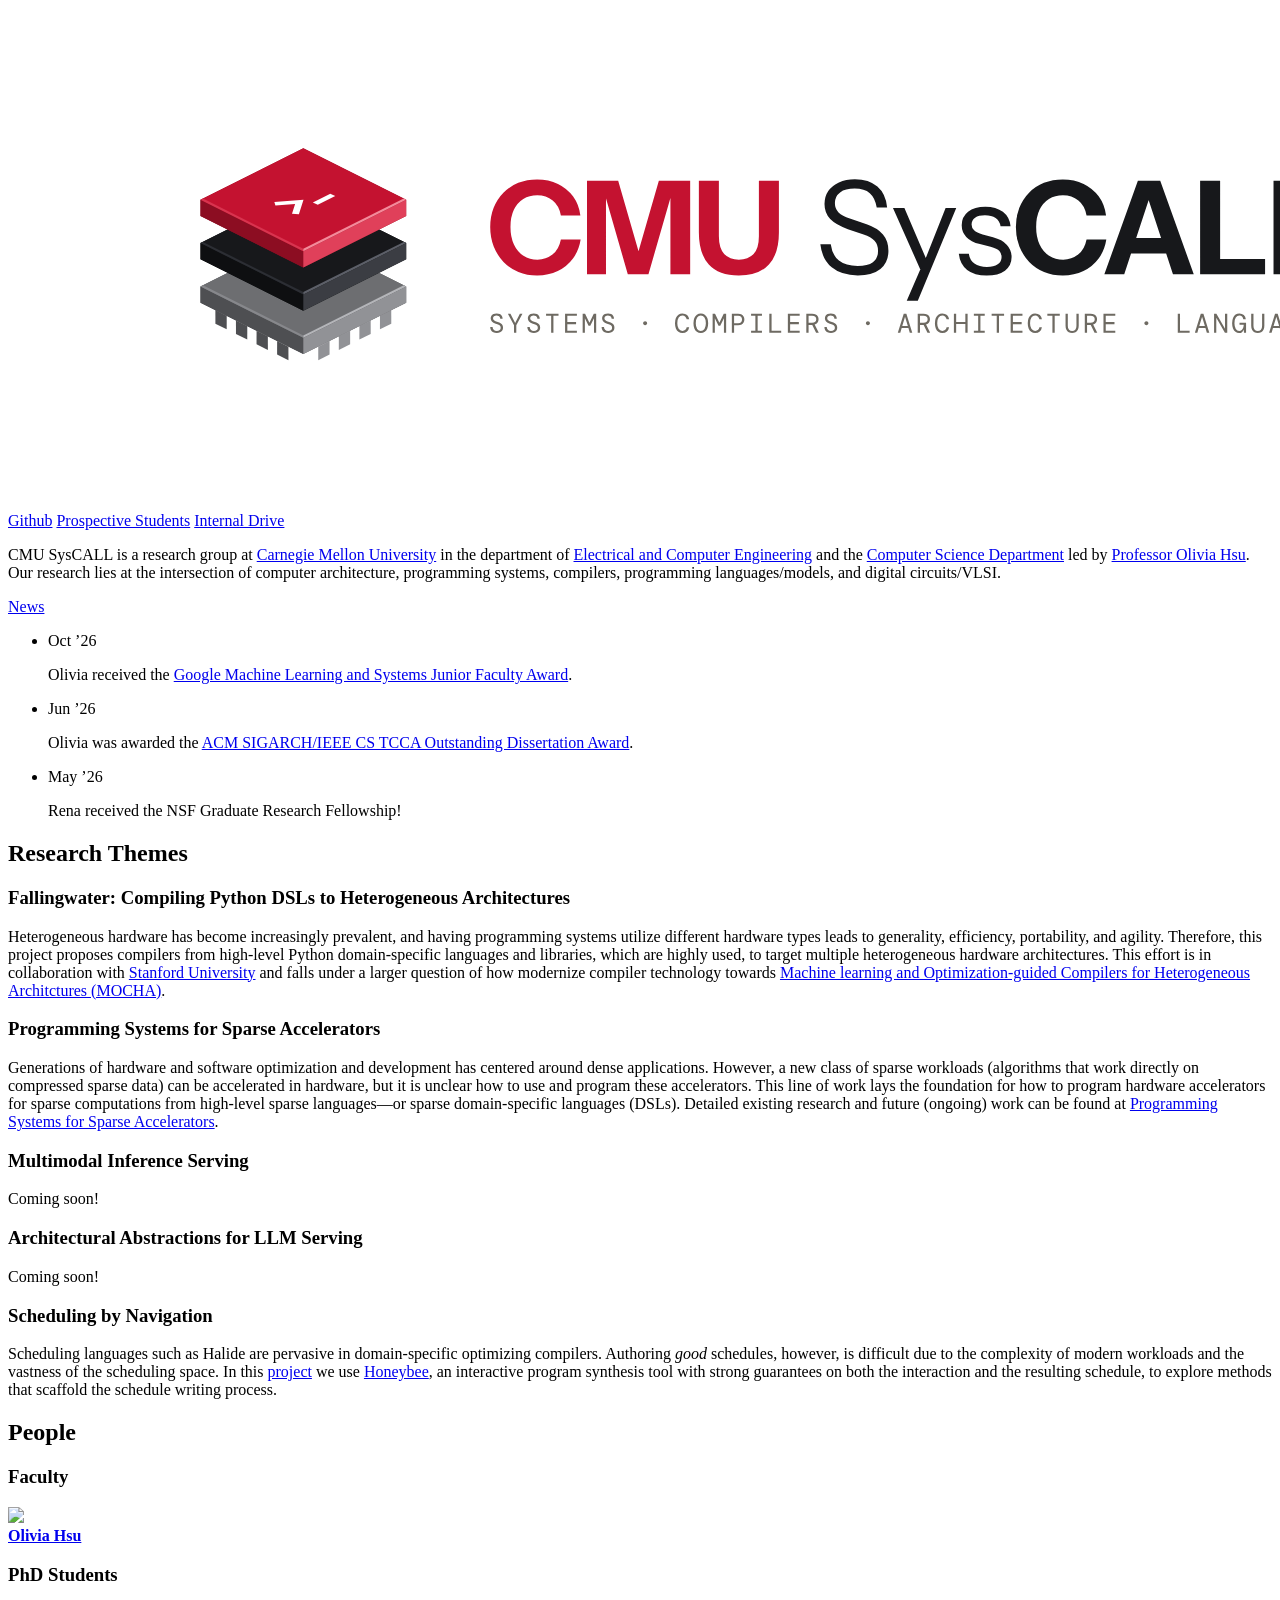
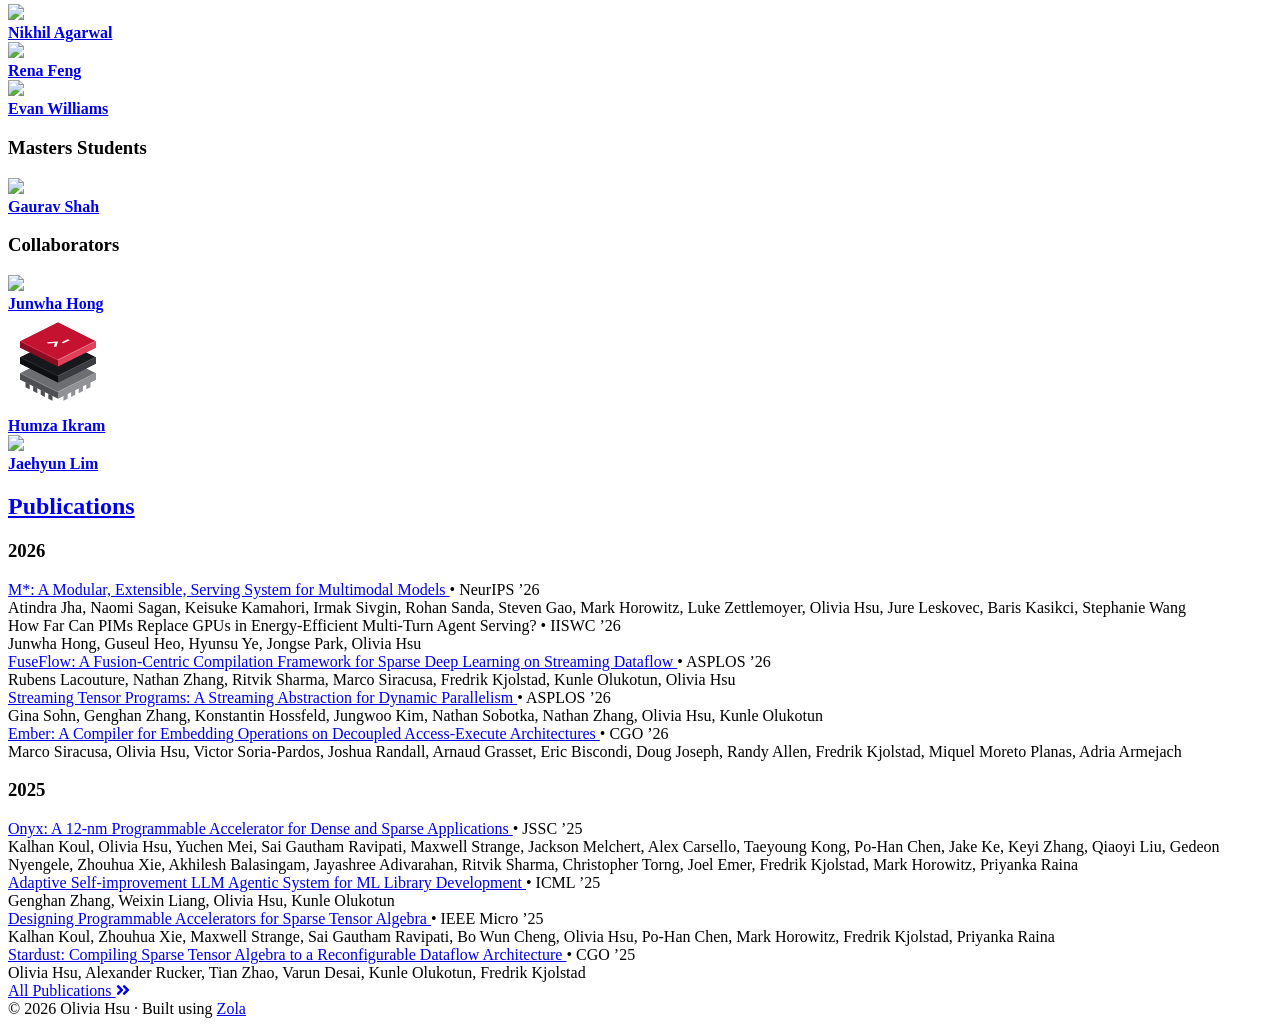
==== commit 5eb70da0: "deploy: 326c36206023fe24bb31954773a9783156afee23" ====
--- a/about/index.html
+++ b/about/index.html
@@ -81,11 +81,26 @@
   <!-- Research -->
   <div class="research">
     
-    <h2 id="research">Research</h2>
-<h3 id="mocha">MOCHA</h3>
-<p>Coming soon!</p>
+    <h2 id="research-themes">Research Themes</h2>
+<h3 id="fallingwater-compiling-python-dsls-to-heterogeneous-architectures">Fallingwater: Compiling Python DSLs to Heterogeneous Architectures</h3>
+<p>Heterogeneous hardware has become increasingly prevalent, and having programming systems utilize
+different hardware types leads to generality, efficiency, portability, and agility.
+Therefore, this project proposes compilers from high-level Python
+domain-specific languages and libraries, which are highly used, to target
+multiple heterogeneous hardware architectures.  This effort is in collaboration with <a rel="external" href="https://ppl.stanford.edu/#projects">Stanford University</a> and falls under a larger question of how modernize compiler
+technology towards <a rel="external" href="https://www.darpa.mil/research/programs/mocha-machine-learning">Machine learning and Optimization-guided Compilers for
+Heterogeneous Architctures
+(MOCHA)</a>.</p>
 <h3 id="programming-systems-for-sparse-accelerators">Programming Systems for Sparse Accelerators</h3>
-<p>Coming soon!</p>
+<p>Generations of hardware and software optimization and development has centered
+around dense applications. However, a new class of sparse workloads (algorithms
+that work directly on compressed sparse data) can be accelerated in
+hardware, but it is unclear how to use and program these accelerators.
+This line of work lays the foundation for how to program hardware accelerators for sparse
+computations from high-level sparse languages—or sparse domain-specific languages (DSLs).
+Detailed existing research and future (ongoing) work can be found at
+<a rel="external" href="https://weiya711.github.io/assets/owhsu-thesis.pdf">Programming Systems for Sparse
+Accelerators</a>.</p>
 <h3 id="multimodal-inference-serving">Multimodal Inference Serving</h3>
 <p>Coming soon!</p>
 <h3 id="architectural-abstractions-for-llm-serving">Architectural Abstractions for LLM Serving</h3>
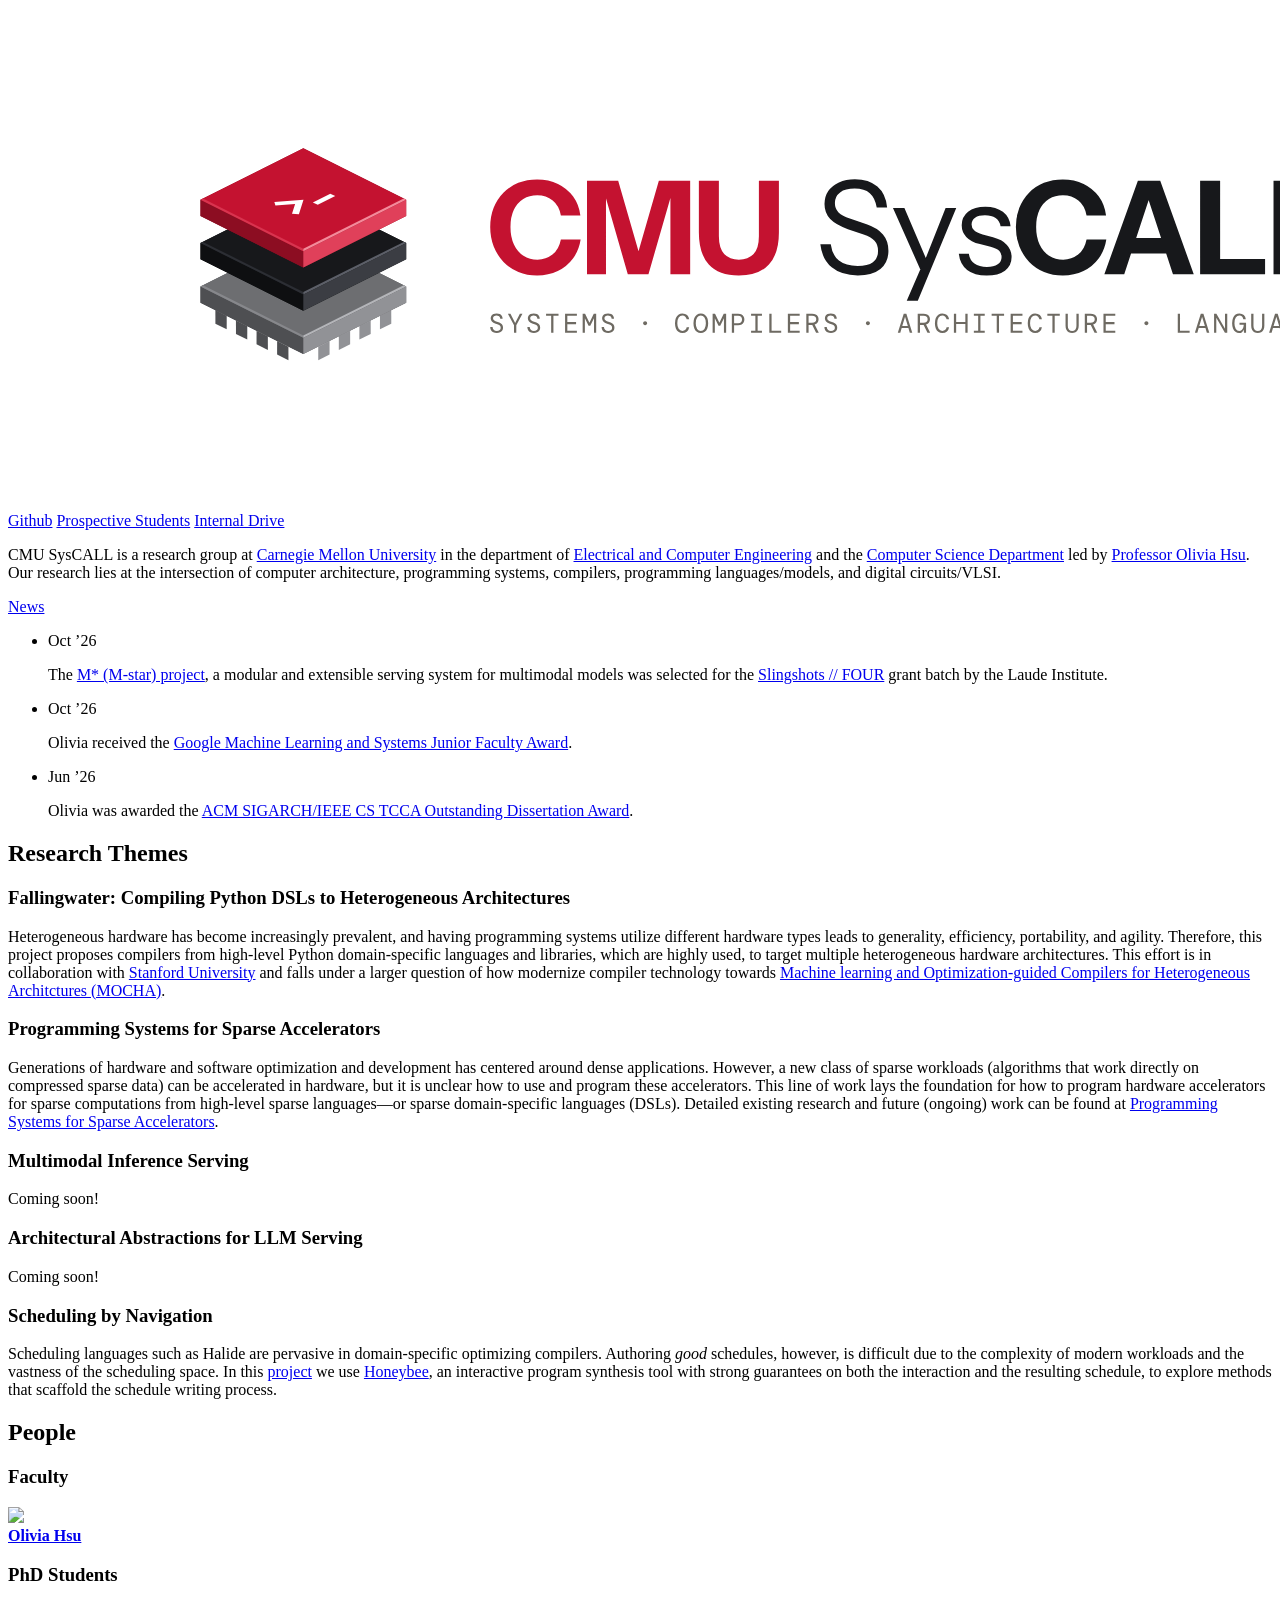
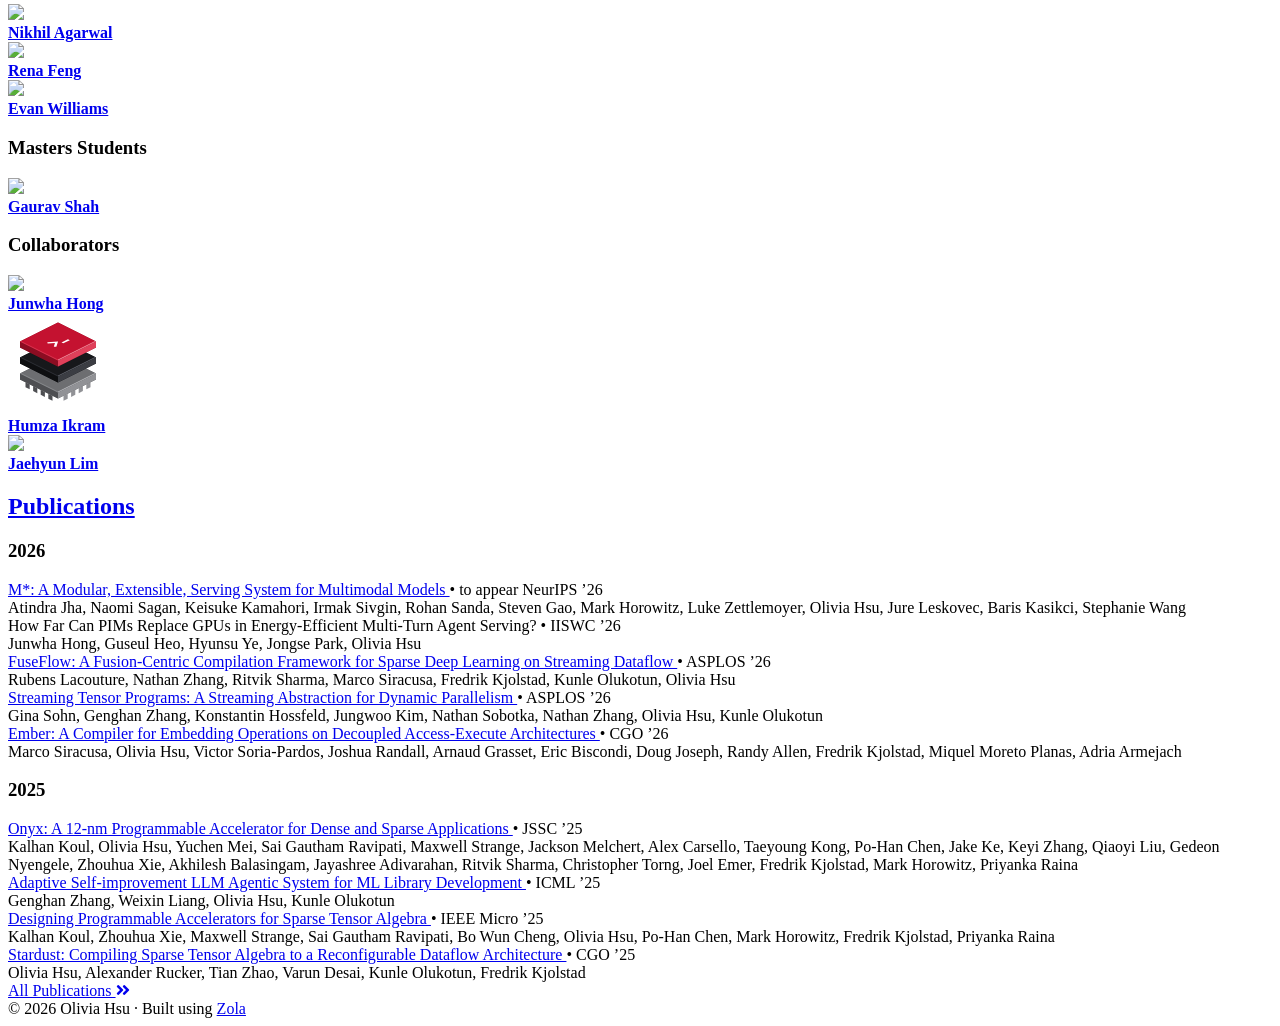
==== commit ca9eb546: "deploy: 30ed831c8d771833d85ddb3bb237401ad26b145a" ====
--- a/about/index.html
+++ b/about/index.html
@@ -59,6 +59,12 @@
       
       <li>
         <span class="date">Oct ’26</span>
+        <p>The <a rel="external" href="https://m-star.org/">M* (M-star) project</a>, a modular and extensible serving system for multimodal models was selected for the <a rel="external" href="https://www.laude.org/updates/slingshots-four">Slingshots // FOUR</a> grant batch by the Laude Institute.</p>
+
+      </li>
+      
+      <li>
+        <span class="date">Oct ’26</span>
         <p>Olivia received the <a rel="external" href="https://www.ece.cmu.edu/news-and-events/story/2026/10/hsu-google-award.html">Google Machine Learning and Systems Junior Faculty Award</a>.</p>
 
       </li>
@@ -66,12 +72,6 @@
       <li>
         <span class="date">Jun ’26</span>
         <p>Olivia was awarded the <a rel="external" href="https://www.sigarch.org/benefit/awards/acm-sigarch-ieee-cs-tcca-outstanding-dissertation-award/">ACM SIGARCH/IEEE CS TCCA Outstanding Dissertation Award</a>.</p>
-
-      </li>
-      
-      <li>
-        <span class="date">May ’26</span>
-        <p>Rena received the NSF Graduate Research Fellowship!</p>
 
       </li>
       
@@ -300,7 +300,7 @@
   </span>
   <span class="venue">
     &bull;
-    NeurIPS&nbsp;’26
+    to appear NeurIPS&nbsp;’26
     
   </span>
   <div class="authors">
